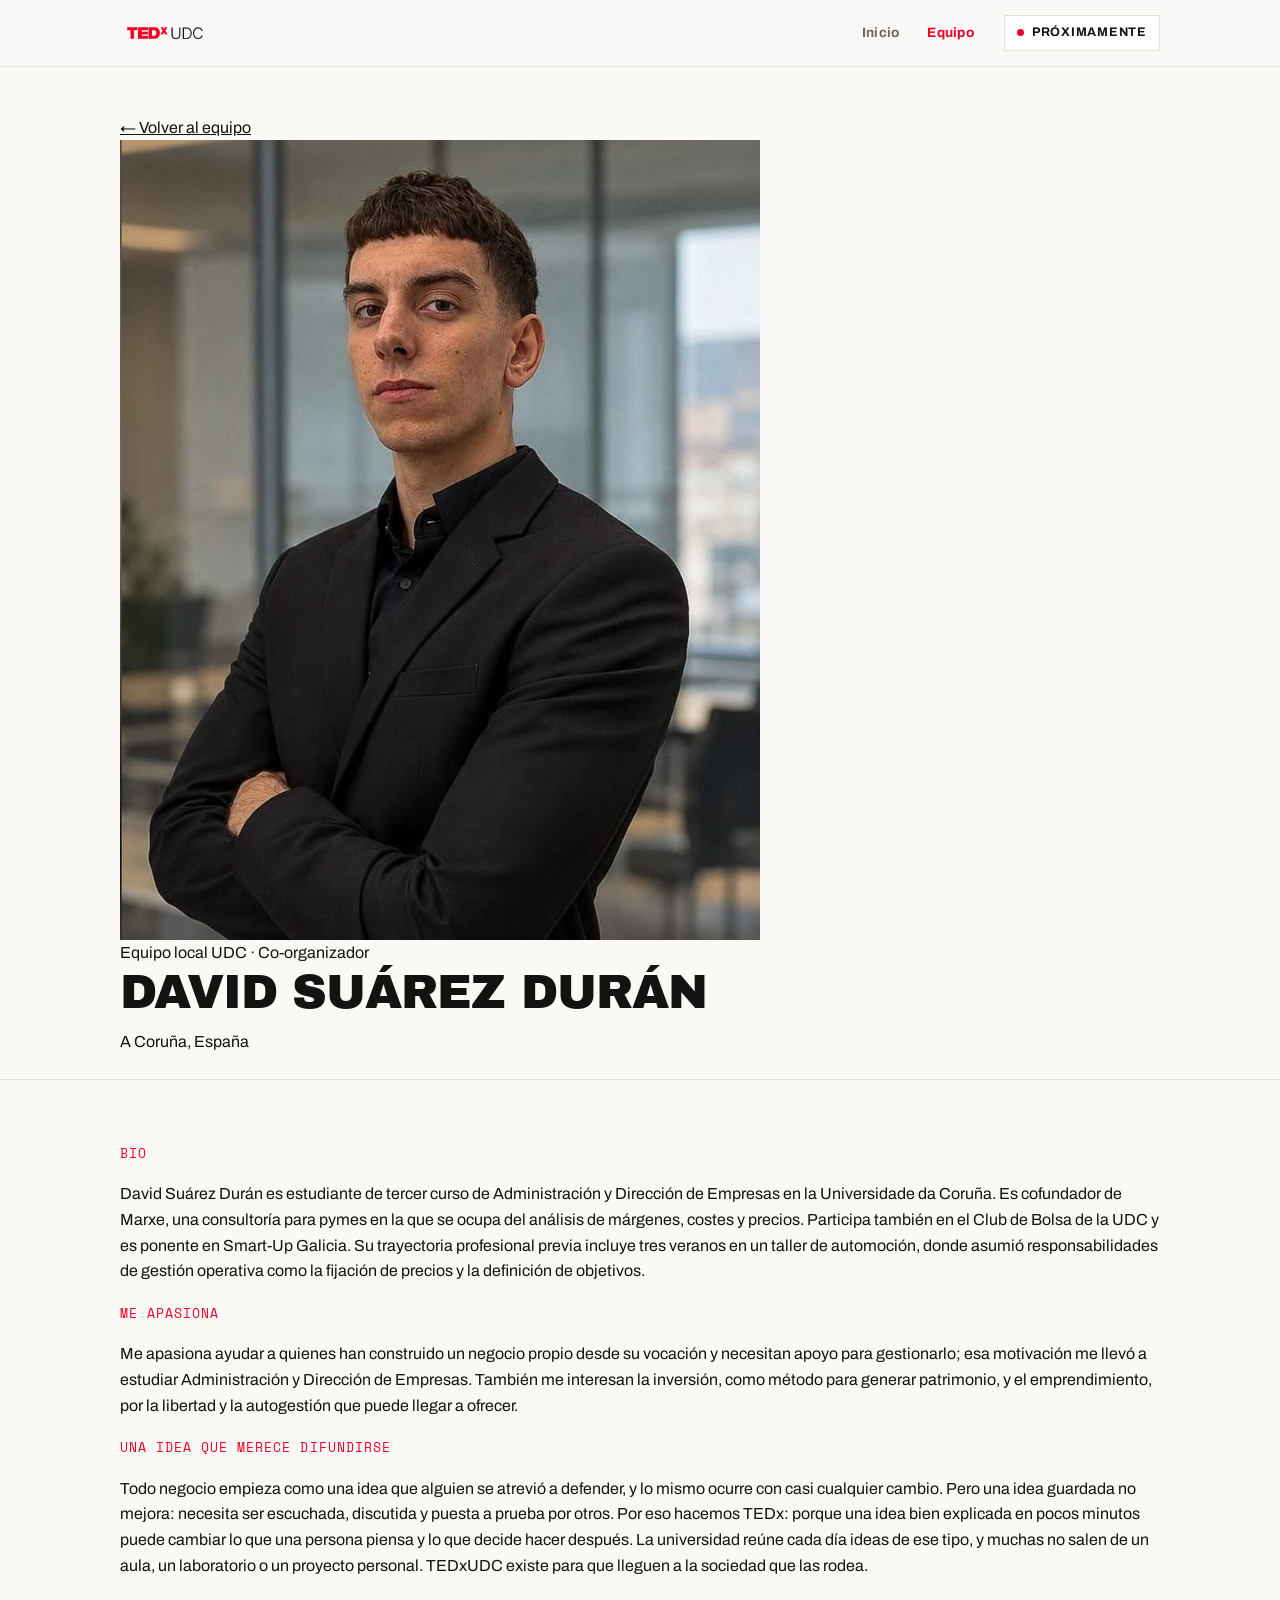
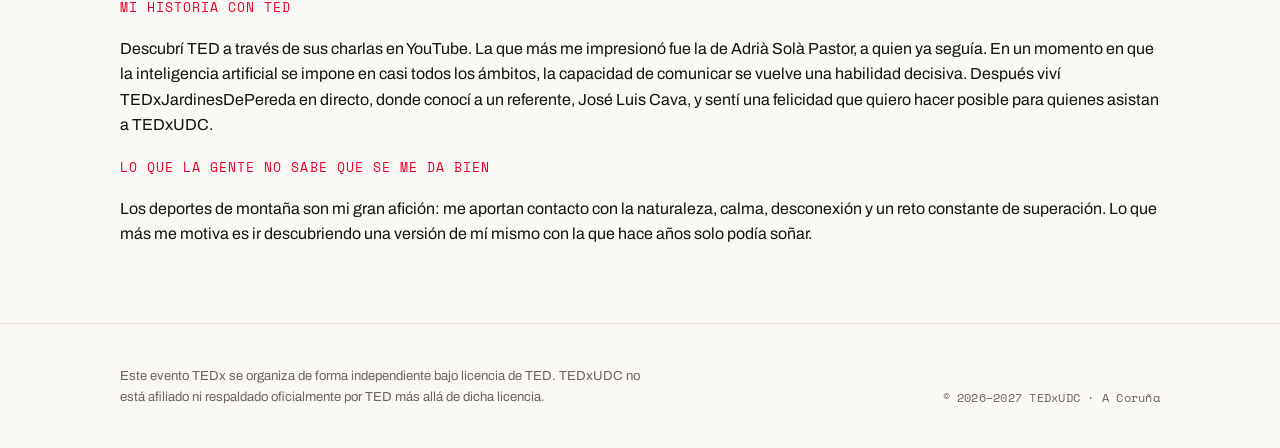
==== david.html @ 2c503311 "Add files via upload" ====
<!doctype html>
<html lang="es">
<head>
<meta charset="utf-8">
<meta name="viewport" content="width=device-width, initial-scale=1">
<meta name="description" content="David Suárez Durán, co-organizador de TEDxUDC en la Universidade da Coruña.">
<title>David Suárez Durán — TEDxUDC</title>
<link rel="stylesheet" href="https://fonts.googleapis.com/css2?family=Archivo:ital,wght@0,400;0,500;0,600;0,700;1,500&family=Archivo+Black&family=Space+Mono:wght@400;700&display=swap">
<link rel="stylesheet" href="styles.css">
</head>
<body>

<header>
  <nav class="wrap">
    <a class="brand" href="index.html">
      <img src="[data-uri]" alt="TEDxUDC" />
    </a>
    <div class="nav-group">
      <div class="site-nav">
        <a href="index.html">Inicio</a>
        <a href="equipo.html" class="active">Equipo</a>
      </div>
      <span class="status-pill"><span class="dot"></span>Próximamente</span>
    </div>
  </nav>
</header>

<main id="top">
  <section class="hero team-hero">
    <div class="wrap">
      <a class="back-link" href="equipo.html">← Volver al equipo</a>
      <div class="bio-header">
        <div class="bio-photo">
          <img src="team/david.jpg" alt="David Suárez Durán" />
        </div>
        <div>
          <span class="role">Equipo local UDC · Co-organizador</span>
          <h1 style="font-size:clamp(2rem, 5vw, 3rem); margin-top:6px;">David Suárez Durán</h1>
          <p class="bio-meta">A Coruña, España</p>
        </div>
      </div>
    </div>
  </section>

  <section id="bio">
    <div class="wrap">
      <div class="bio-block">
        <span class="section-label">Bio</span>
        <p>David Suárez Durán es estudiante de tercer curso de Administración y Dirección de Empresas en la Universidade da Coruña. Es cofundador de Marxe, una consultoría para pymes en la que se ocupa del análisis de márgenes, costes y precios. Participa también en el Club de Bolsa de la UDC y es ponente en Smart-Up Galicia. Su trayectoria profesional previa incluye tres veranos en un taller de automoción, donde asumió responsabilidades de gestión operativa como la fijación de precios y la definición de objetivos.</p>
      </div>
      <div class="bio-block">
        <span class="section-label">Me apasiona</span>
        <p>Me apasiona ayudar a quienes han construido un negocio propio desde su vocación y necesitan apoyo para gestionarlo; esa motivación me llevó a estudiar Administración y Dirección de Empresas. También me interesan la inversión, como método para generar patrimonio, y el emprendimiento, por la libertad y la autogestión que puede llegar a ofrecer.</p>
      </div>
      <div class="bio-block">
        <span class="section-label">Una idea que merece difundirse</span>
        <p>Todo negocio empieza como una idea que alguien se atrevió a defender, y lo mismo ocurre con casi cualquier cambio. Pero una idea guardada no mejora: necesita ser escuchada, discutida y puesta a prueba por otros. Por eso hacemos TEDx: porque una idea bien explicada en pocos minutos puede cambiar lo que una persona piensa y lo que decide hacer después. La universidad reúne cada día ideas de ese tipo, y muchas no salen de un aula, un laboratorio o un proyecto personal. TEDxUDC existe para que lleguen a la sociedad que las rodea.</p>
      </div>
      <div class="bio-block">
        <span class="section-label">Mi historia con TED</span>
        <p>Descubrí TED a través de sus charlas en YouTube. La que más me impresionó fue la de Adrià Solà Pastor, a quien ya seguía. En un momento en que la inteligencia artificial se impone en casi todos los ámbitos, la capacidad de comunicar se vuelve una habilidad decisiva. Después viví TEDxJardinesDePereda en directo, donde conocí a un referente, José Luis Cava, y sentí una felicidad que quiero hacer posible para quienes asistan a TEDxUDC.</p>
      </div>
      <div class="bio-block">
        <span class="section-label">Lo que la gente no sabe que se me da bien</span>
        <p>Los deportes de montaña son mi gran afición: me aportan contacto con la naturaleza, calma, desconexión y un reto constante de superación. Lo que más me motiva es ir descubriendo una versión de mí mismo con la que hace años solo podía soñar.</p>
      </div>
    </div>
  </section>
</main>

<footer>
  <div class="wrap foot-grid">
    <p class="disclaimer">Este evento TEDx se organiza de forma independiente bajo licencia de TED. TEDxUDC no está afiliado ni respaldado oficialmente por TED más allá de dicha licencia.</p>
    <p class="mono">© 2026–2027 TEDxUDC · A Coruña</p>
  </div>
</footer>

</body>
</html>
---- styles.css ----
:root{
    --paper:#FAF9F6;
    --surface:#FFFFFF;
    --ink:#151311;
    --muted:#6B655C;
    --line:#E7E2D8;
    --red:#EB0028;
    --red-dark:#B4001E;
    --red-tint:#FCE7E9;
    --shadow:0 24px 60px rgba(30,20,10,0.10);
    --ring:rgba(235,0,40,0.16);
  }

  @media (prefers-color-scheme: dark){
    :root:not([data-theme="light"]){
      --paper:#0B0A0A;
      --surface:#161413;
      --ink:#F3F0EA;
      --muted:#A79E90;
      --line:#2B2622;
      --red:#FF3654;
      --red-dark:#FF5A73;
      --red-tint:rgba(255,54,84,0.16);
      --shadow:0 24px 60px rgba(0,0,0,0.55);
      --ring:rgba(255,54,84,0.22);
    }
  }
  :root[data-theme="dark"]{
    --paper:#0B0A0A;
    --surface:#161413;
    --ink:#F3F0EA;
    --muted:#A79E90;
    --line:#2B2622;
    --red:#FF3654;
    --red-dark:#FF5A73;
    --red-tint:rgba(255,54,84,0.16);
    --shadow:0 24px 60px rgba(0,0,0,0.55);
    --ring:rgba(255,54,84,0.22);
  }

  *{box-sizing:border-box;}
  body{
    margin:0;
    background:var(--paper);
    color:var(--ink);
    font-family:'Archivo', -apple-system, BlinkMacSystemFont, "Segoe UI", Helvetica, Arial, sans-serif;
    line-height:1.6;
    -webkit-font-smoothing:antialiased;
  }
  .mono{
    font-family:'Space Mono', ui-monospace, SFMono-Regular, Menlo, monospace;
    letter-spacing:0.02em;
    font-variant-numeric:tabular-nums;
  }
  a{color:inherit;}
  img{max-width:100%;display:block;}
  h1,h2,h3{text-wrap:balance;}

  .wrap{
    width:min(1080px, 100%);
    margin:0 auto;
    padding-inline:20px;
  }

  /* ---------- header ---------- */
  header{
    position:sticky;
    top:env(safe-area-inset-top,0px);
    z-index:20;
    background:color-mix(in srgb, var(--paper) 86%, transparent);
    backdrop-filter:blur(10px);
    border-bottom:1px solid var(--line);
  }
  nav{
    display:flex;
    align-items:center;
    justify-content:space-between;
    gap:16px;
    padding-block:14px;
  }
  .brand{display:flex;align-items:center;gap:10px;text-decoration:none;}
  .brand img{height:26px;width:auto;}
  .status-pill{
    display:inline-flex;
    align-items:center;
    gap:8px;
    border:1px solid var(--line);
    background:var(--surface);
    padding:7px 12px;
    font-size:0.78rem;
    font-weight:700;
    letter-spacing:0.06em;
    text-transform:uppercase;
  }
  .dot{
    width:7px;height:7px;border-radius:50%;
    background:var(--red);
    box-shadow:0 0 0 0 var(--ring);
    animation:pulse 2.4s ease-out infinite;
  }
  @keyframes pulse{
    0%{box-shadow:0 0 0 0 var(--ring);}
    70%{box-shadow:0 0 0 8px transparent;}
    100%{box-shadow:0 0 0 0 transparent;}
  }
  @media (prefers-reduced-motion: reduce){
    .dot{animation:none;}
  }

  /* ---------- hero ---------- */
  .hero{
    position:relative;
    overflow:hidden;
    padding-block:64px 56px;
    border-bottom:1px solid var(--line);
  }
  .hero-glow{
    position:absolute;
    top:-220px; right:-160px;
    width:640px; height:640px;
    background:radial-gradient(circle, var(--ring), transparent 62%);
    pointer-events:none;
  }
  .eyebrow-row{
    display:flex;
    align-items:center;
    gap:10px;
    margin-bottom:28px;
    color:var(--muted);
    font-size:0.85rem;
  }
  .eyebrow-row .x{
    color:var(--red);
    font-weight:800;
  }
  .hero-grid{
    display:grid;
    grid-template-columns:1fr auto;
    gap:40px;
    align-items:end;
    position:relative;
  }
  .date-block{
    display:flex;
    align-items:stretch;
    gap:22px;
  }
  .date-rule{
    width:5px;
    background:var(--red);
    flex:none;
    opacity:0;
    transform-origin:top;
    animation:growRule 0.7s 0.15s ease-out forwards;
  }
  @keyframes growRule{ from{opacity:1; transform:scaleY(0);} to{opacity:1; transform:scaleY(1);} }
  @media (prefers-reduced-motion: reduce){ .date-rule{animation:none; opacity:1;} }

  .date-text{opacity:0; animation:riseIn 0.7s 0.25s ease-out forwards;}
  @keyframes riseIn{ from{opacity:0; transform:translateY(14px);} to{opacity:1; transform:translateY(0);} }
  @media (prefers-reduced-motion: reduce){ .date-text{animation:none; opacity:1;} }

  .kicker{
    font-family:'Space Mono', monospace;
    font-size:0.85rem;
    font-weight:700;
    color:var(--red);
    letter-spacing:0.1em;
    text-transform:uppercase;
    margin-bottom:6px;
  }
  h1{
    font-family:'Archivo Black', 'Archivo', sans-serif;
    font-weight:400;
    font-size:clamp(3.4rem, 12vw, 8.4rem);
    line-height:0.86;
    letter-spacing:-0.02em;
    margin:0;
    text-transform:uppercase;
  }
  .hero-sub{
    max-width:560px;
    font-size:clamp(1.05rem, 1.6vw, 1.22rem);
    color:var(--muted);
    margin-top:26px;
  }
  .hero-actions{
    display:flex;
    flex-wrap:wrap;
    gap:12px;
    margin-top:30px;
  }
  .btn{
    display:inline-flex;
    align-items:center;
    gap:8px;
    padding:13px 20px;
    font-weight:700;
    font-size:0.95rem;
    border:1.5px solid var(--ink);
    text-decoration:none;
    transition:transform 0.15s ease, background 0.15s ease, color 0.15s ease;
  }
  .btn.primary{background:var(--ink);color:var(--paper);border-color:var(--ink);}
  .btn.primary:hover{background:var(--red);border-color:var(--red);transform:translateY(-2px);}
  .btn.ghost{background:transparent;color:var(--ink);}
  .btn.ghost:hover{border-color:var(--red);color:var(--red);transform:translateY(-2px);}

  .license-note{
    margin-top:22px;
    font-size:0.82rem;
    color:var(--muted);
  }

  .logo-side{
    display:flex;
    flex-direction:column;
    align-items:flex-end;
    gap:14px;
  }
  .logo-side img{height:64px;width:auto;}
  .place-tag{
    font-family:'Space Mono', monospace;
    font-size:0.78rem;
    color:var(--muted);
    text-align:right;
    border-top:1px solid var(--line);
    padding-top:10px;
  }

  @media (max-width:760px){
    .hero-grid{grid-template-columns:1fr;}
    .logo-side{align-items:flex-start;}
    .place-tag{text-align:left;}
  }

  /* ---------- sections ---------- */
  section{padding-block:60px;}
  .section-head{
    display:grid;
    grid-template-columns:1fr 1.6fr;
    gap:32px;
    margin-bottom:36px;
    align-items:baseline;
    border-bottom:1px solid var(--line);
    padding-bottom:22px;
  }
  .section-label{
    font-family:'Space Mono', monospace;
    font-size:0.8rem;
    color:var(--red);
    text-transform:uppercase;
    letter-spacing:0.08em;
  }
  h2{
    font-size:clamp(1.5rem, 3vw, 2.1rem);
    margin:0;
    letter-spacing:-0.01em;
  }
  .lede{
    color:var(--muted);
    font-size:1.02rem;
    max-width:640px;
  }
  @media (max-width:700px){
    .section-head{grid-template-columns:1fr;}
  }

  .about-grid{
    display:grid;
    grid-template-columns:1.3fr 1fr;
    gap:48px;
  }
  .about-copy p{margin:0 0 16px;color:var(--muted);}
  .about-copy strong{color:var(--ink);}
  .fact-list{
    border-top:1px solid var(--line);
  }
  .fact-list div{
    display:flex;
    justify-content:space-between;
    gap:16px;
    padding:14px 0;
    border-bottom:1px solid var(--line);
    font-size:0.92rem;
  }
  .fact-list dt{color:var(--muted);}
  .fact-list dd{margin:0;font-weight:700;text-align:right;font-family:'Space Mono',monospace;font-size:0.85rem;}
  @media (max-width:760px){ .about-grid{grid-template-columns:1fr;} }

  .card-row{
    display:grid;
    grid-template-columns:repeat(3, 1fr);
    gap:1px;
    background:var(--line);
    border:1px solid var(--line);
  }
  .card{
    background:var(--surface);
    padding:28px 24px;
    display:flex;
    flex-direction:column;
    gap:14px;
  }
  .card .mark{
    width:12px;height:12px;
    background:var(--red);
  }
  .card h3{margin:0;font-size:1.08rem;}
  .card p{margin:0;color:var(--muted);font-size:0.92rem;}
  @media (max-width:760px){ .card-row{grid-template-columns:1fr;} }

  /* ---------- contact block ---------- */
  .contact{
    background:var(--red);
    color:#fff;
    padding:44px;
    display:grid;
    grid-template-columns:1.3fr auto;
    gap:32px;
    align-items:center;
  }
  .contact h2{color:#fff;}
  .contact p{color:rgba(255,255,255,0.86);margin-top:10px;max-width:480px;}
  .contact img{height:34px;width:auto;margin-bottom:18px;}
  .contact .btn{border-color:#fff;color:#fff;background:transparent;}
  .contact .btn:hover{background:#fff;color:var(--red);border-color:#fff;transform:translateY(-2px);}
  @media (max-width:700px){ .contact{grid-template-columns:1fr; padding:30px 24px;} }

  /* ---------- socials ---------- */
  .social-row{
    display:flex;
    gap:10px;
    margin-top:22px;
  }
  .social-row a{
    width:40px;height:40px;
    border:1px solid var(--line);
    display:flex;align-items:center;justify-content:center;
    text-decoration:none;
    transition:border-color 0.15s ease, color 0.15s ease, transform 0.15s ease;
    color:var(--muted);
  }
  .social-row a:hover{border-color:var(--red);color:var(--red);transform:translateY(-2px);}
  .social-row svg{width:18px;height:18px;}
  .social-note{font-size:0.82rem;color:var(--muted);margin-top:10px;}

  /* ---------- footer ---------- */
  footer{
    border-top:1px solid var(--line);
    padding-block:28px calc(28px + env(safe-area-inset-bottom,0px));
    color:var(--muted);
    font-size:0.82rem;
  }
  .foot-grid{
    display:flex;
    justify-content:space-between;
    align-items:flex-end;
    flex-wrap:wrap;
    gap:16px;
  }
  .foot-grid .mono{font-size:0.78rem;}
  .disclaimer{max-width:520px;}

  /* ---------- site nav ---------- */
  .site-nav{
    display:flex;
    align-items:center;
    gap:4px;
  }
  .site-nav a{
    font-size:0.85rem;
    font-weight:700;
    text-decoration:none;
    color:var(--muted);
    padding:8px 12px;
    letter-spacing:0.02em;
  }
  .site-nav a:hover{color:var(--ink);}
  .site-nav a.active{color:var(--red);}
  .nav-group{display:flex;align-items:center;gap:18px;}

  /* ---------- team page ---------- */
  .team-hero{
    padding-block:48px 8px;
  }
  .team-grid{
    display:grid;
    grid-template-columns:repeat(2, 1fr);
    gap:1px;
    background:var(--line);
    border:1px solid var(--line);
    margin-top:12px;
  }
  .team-grid.coordinator{
    grid-template-columns:1fr;
    max-width:460px;
    margin-bottom:1px;
  }
  .team-card{
    background:var(--surface);
    padding:28px;
    display:flex;
    flex-direction:column;
    gap:14px;
  }
  .team-card .photo{
    width:100%;
    aspect-ratio:4/5;
    overflow:hidden;
    background:var(--line);
  }
  .team-card .photo img{
    width:100%;
    height:100%;
    object-fit:cover;
    display:block;
  }
  .team-card .role{
    font-family:'Space Mono', monospace;
    font-size:0.75rem;
    color:var(--red);
    text-transform:uppercase;
    letter-spacing:0.08em;
  }
  .team-card h3{margin:0;font-size:1.2rem;}
  .team-card p{margin:0;color:var(--muted);font-size:0.92rem;}
  .team-card.pending .photo{
    display:flex;
    align-items:center;
    justify-content:center;
    color:var(--muted);
    font-family:'Space Mono', monospace;
    font-size:0.78rem;
    text-align:center;
    padding:20px;
  }
  @media (max-width:700px){
    .team-grid{grid-template-columns:1fr;}
  }
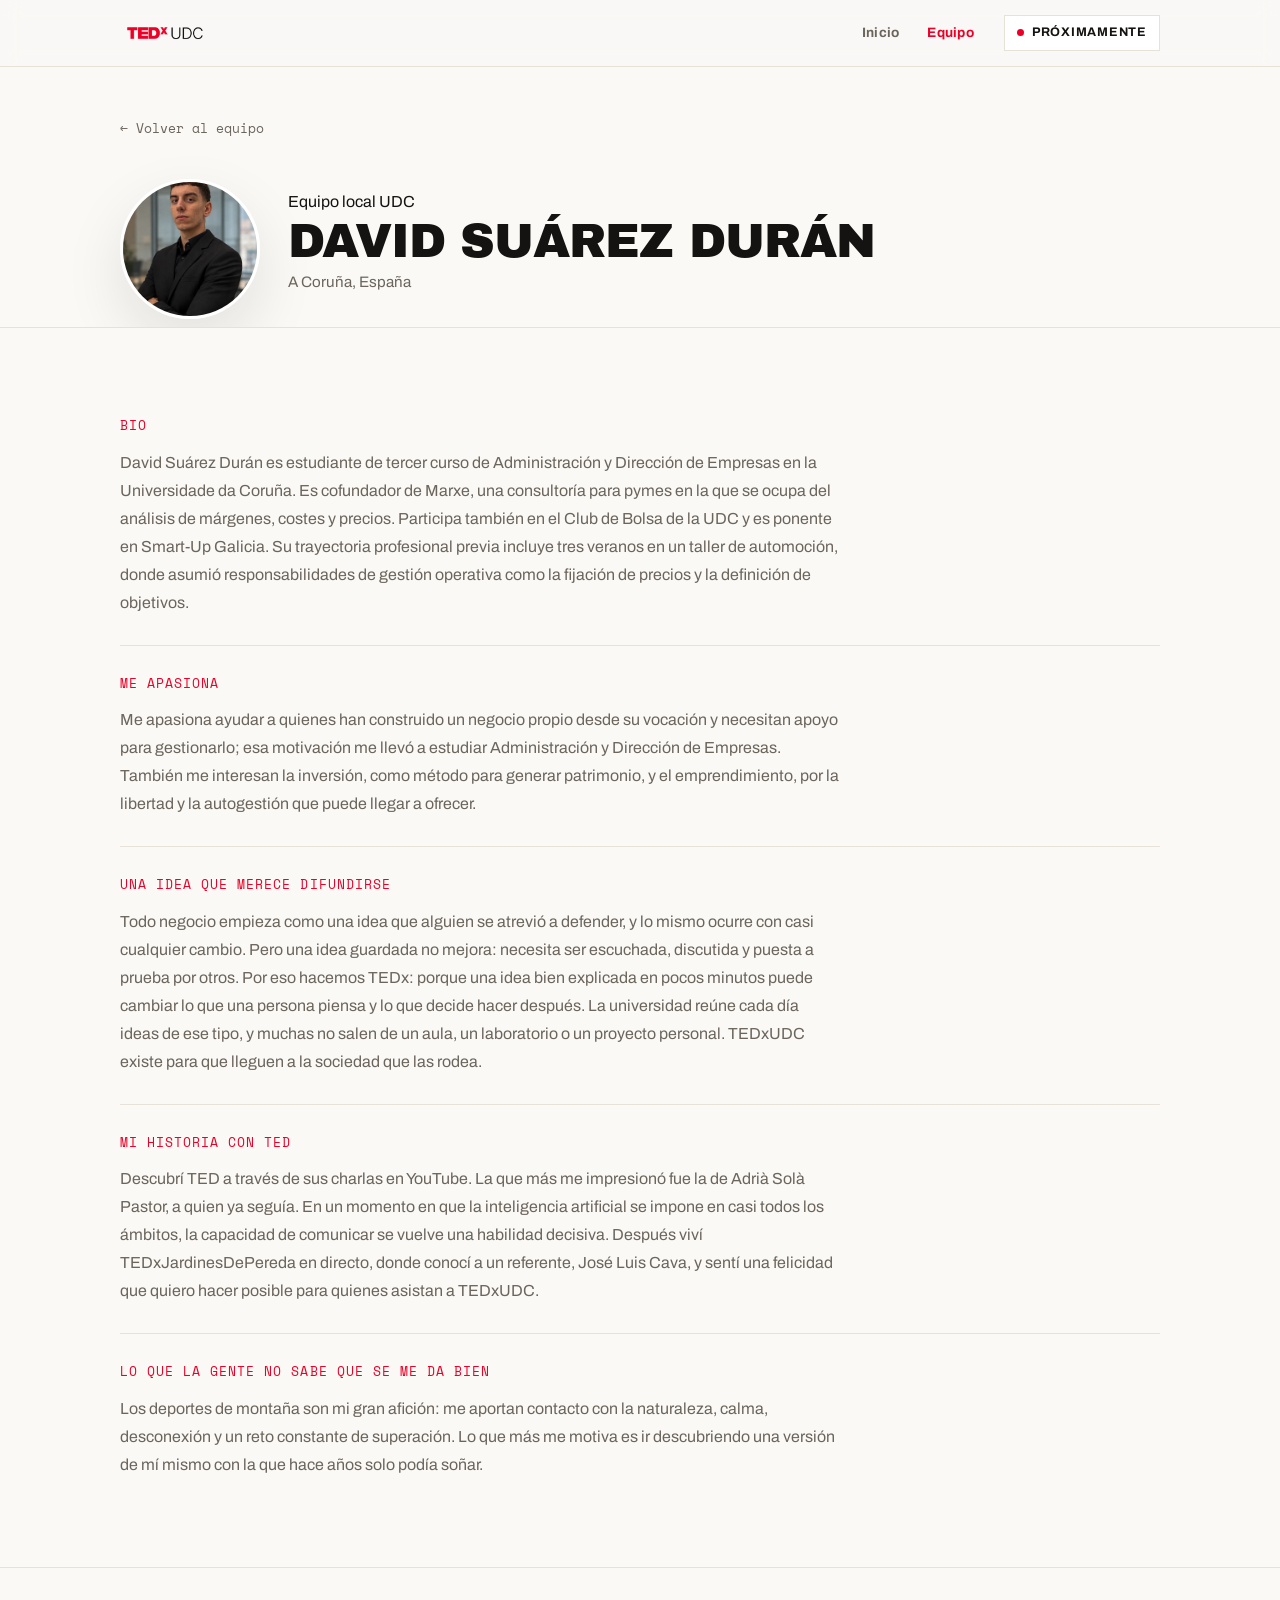
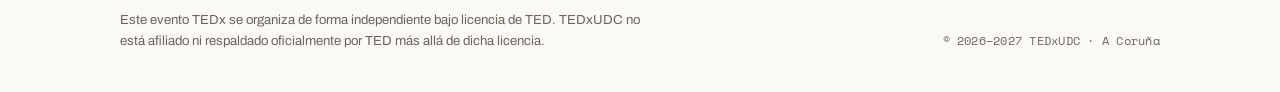
==== commit 62d2dc88: "Update david.html" ====
--- a/david.html
+++ b/david.html
@@ -34,7 +34,7 @@
           <img src="team/david.jpg" alt="David Suárez Durán" />
         </div>
         <div>
-          <span class="role">Equipo local UDC · Co-organizador</span>
+          <span class="role">Equipo local UDC</span>
           <h1 style="font-size:clamp(2rem, 5vw, 3rem); margin-top:6px;">David Suárez Durán</h1>
           <p class="bio-meta">A Coruña, España</p>
         </div>
--- a/styles.css
+++ b/styles.css
@@ -438,3 +438,51 @@
   @media (max-width:700px){
     .team-grid{grid-template-columns:1fr;}
   }
+
+  /* ---------- individual bio page ---------- */
+  .bio-header{
+    display:flex;
+    gap:28px;
+    align-items:center;
+    margin-top:22px;
+    flex-wrap:wrap;
+  }
+  .bio-photo{
+    width:140px;
+    height:140px;
+    border-radius:50%;
+    overflow:hidden;
+    flex:none;
+    border:3px solid var(--surface);
+    box-shadow:var(--shadow);
+  }
+  .bio-photo img{width:100%;height:100%;object-fit:cover;display:block;}
+  .bio-meta{color:var(--muted);font-size:0.95rem;margin-top:8px;}
+  .bio-block{
+    padding-block:28px;
+    border-bottom:1px solid var(--line);
+  }
+  .bio-block:last-child{border-bottom:none;}
+  .bio-block .section-label{display:block;margin-bottom:12px;}
+  .bio-block p{margin:0;color:var(--muted);line-height:1.75;max-width:720px;white-space:pre-line;}
+  .back-link{
+    display:inline-flex;
+    align-items:center;
+    gap:6px;
+    font-family:'Space Mono', monospace;
+    font-size:0.8rem;
+    color:var(--muted);
+    text-decoration:none;
+    margin-bottom:18px;
+  }
+  .back-link:hover{color:var(--red);}
+  .card-link{
+    font-family:'Space Mono', monospace;
+    font-size:0.78rem;
+    font-weight:700;
+    color:var(--red);
+    text-decoration:none;
+    margin-top:4px;
+    display:inline-block;
+  }
+  .card-link:hover{text-decoration:underline;}
